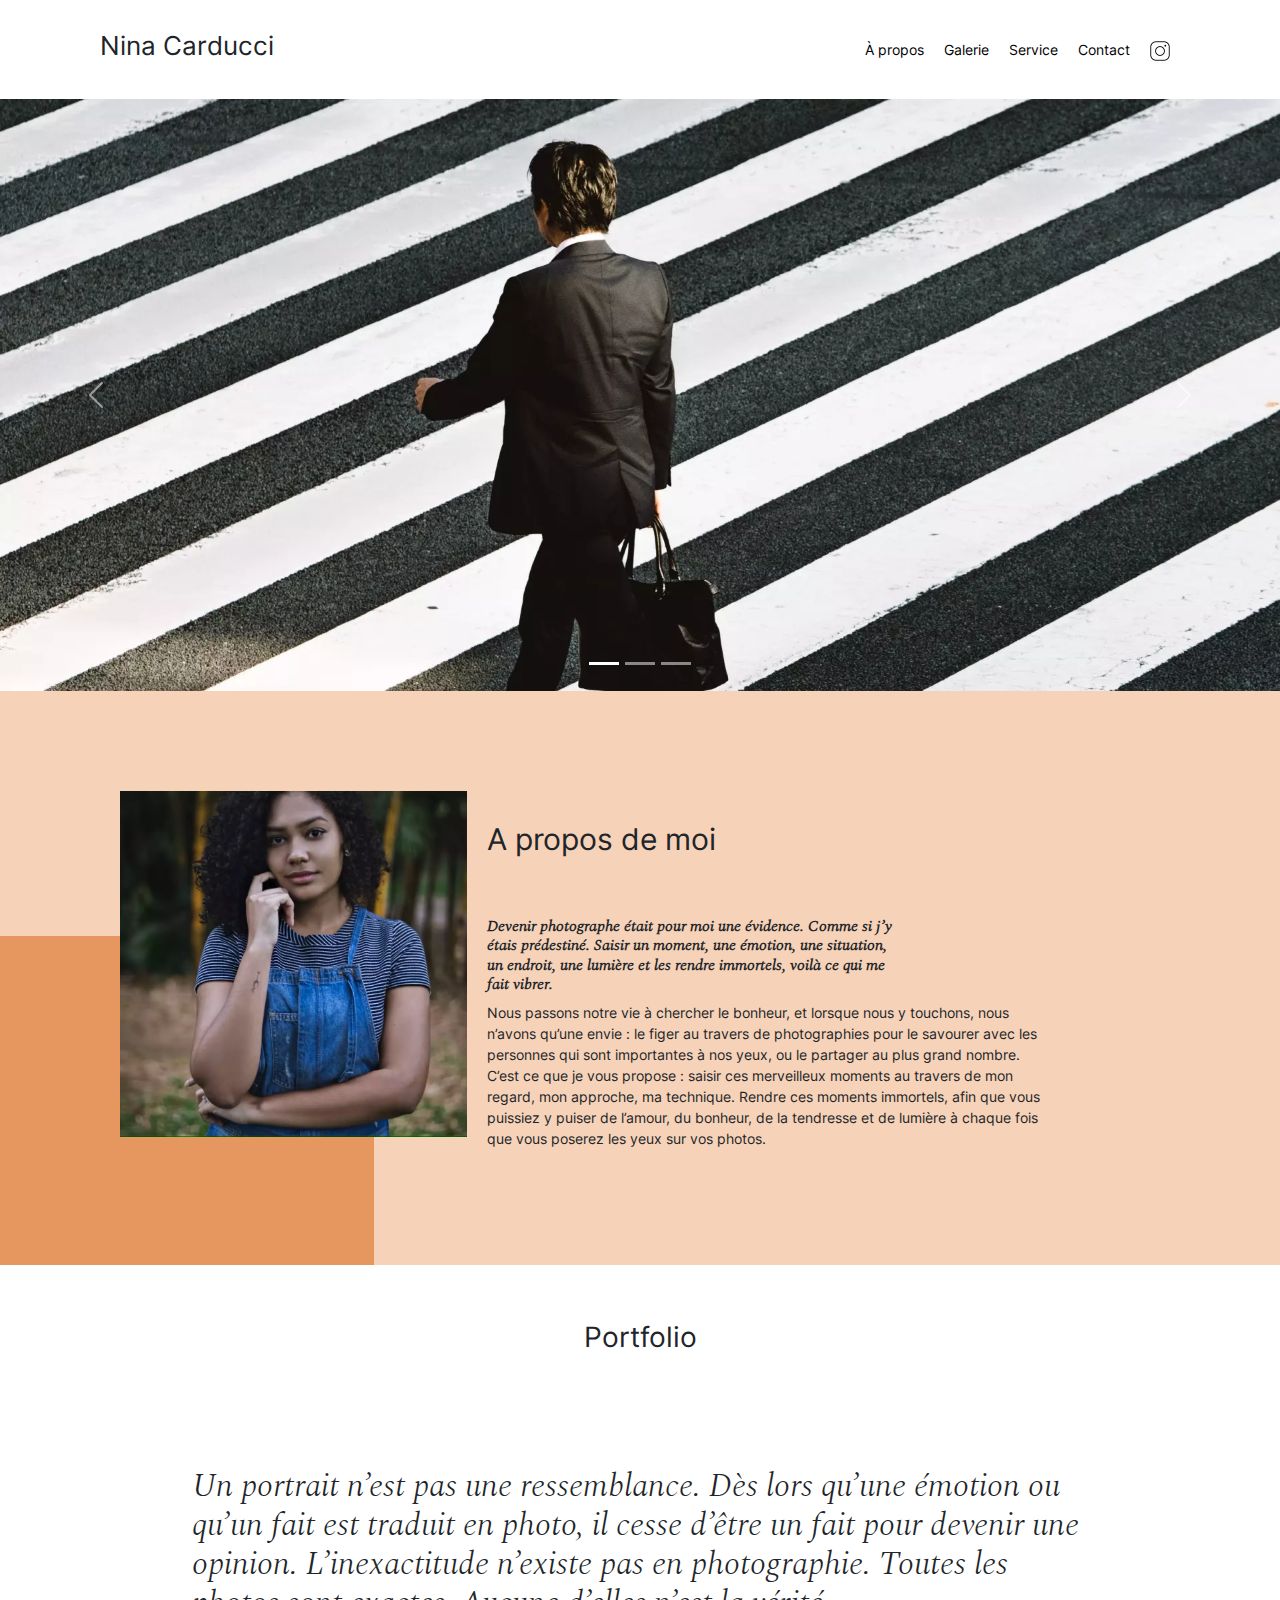
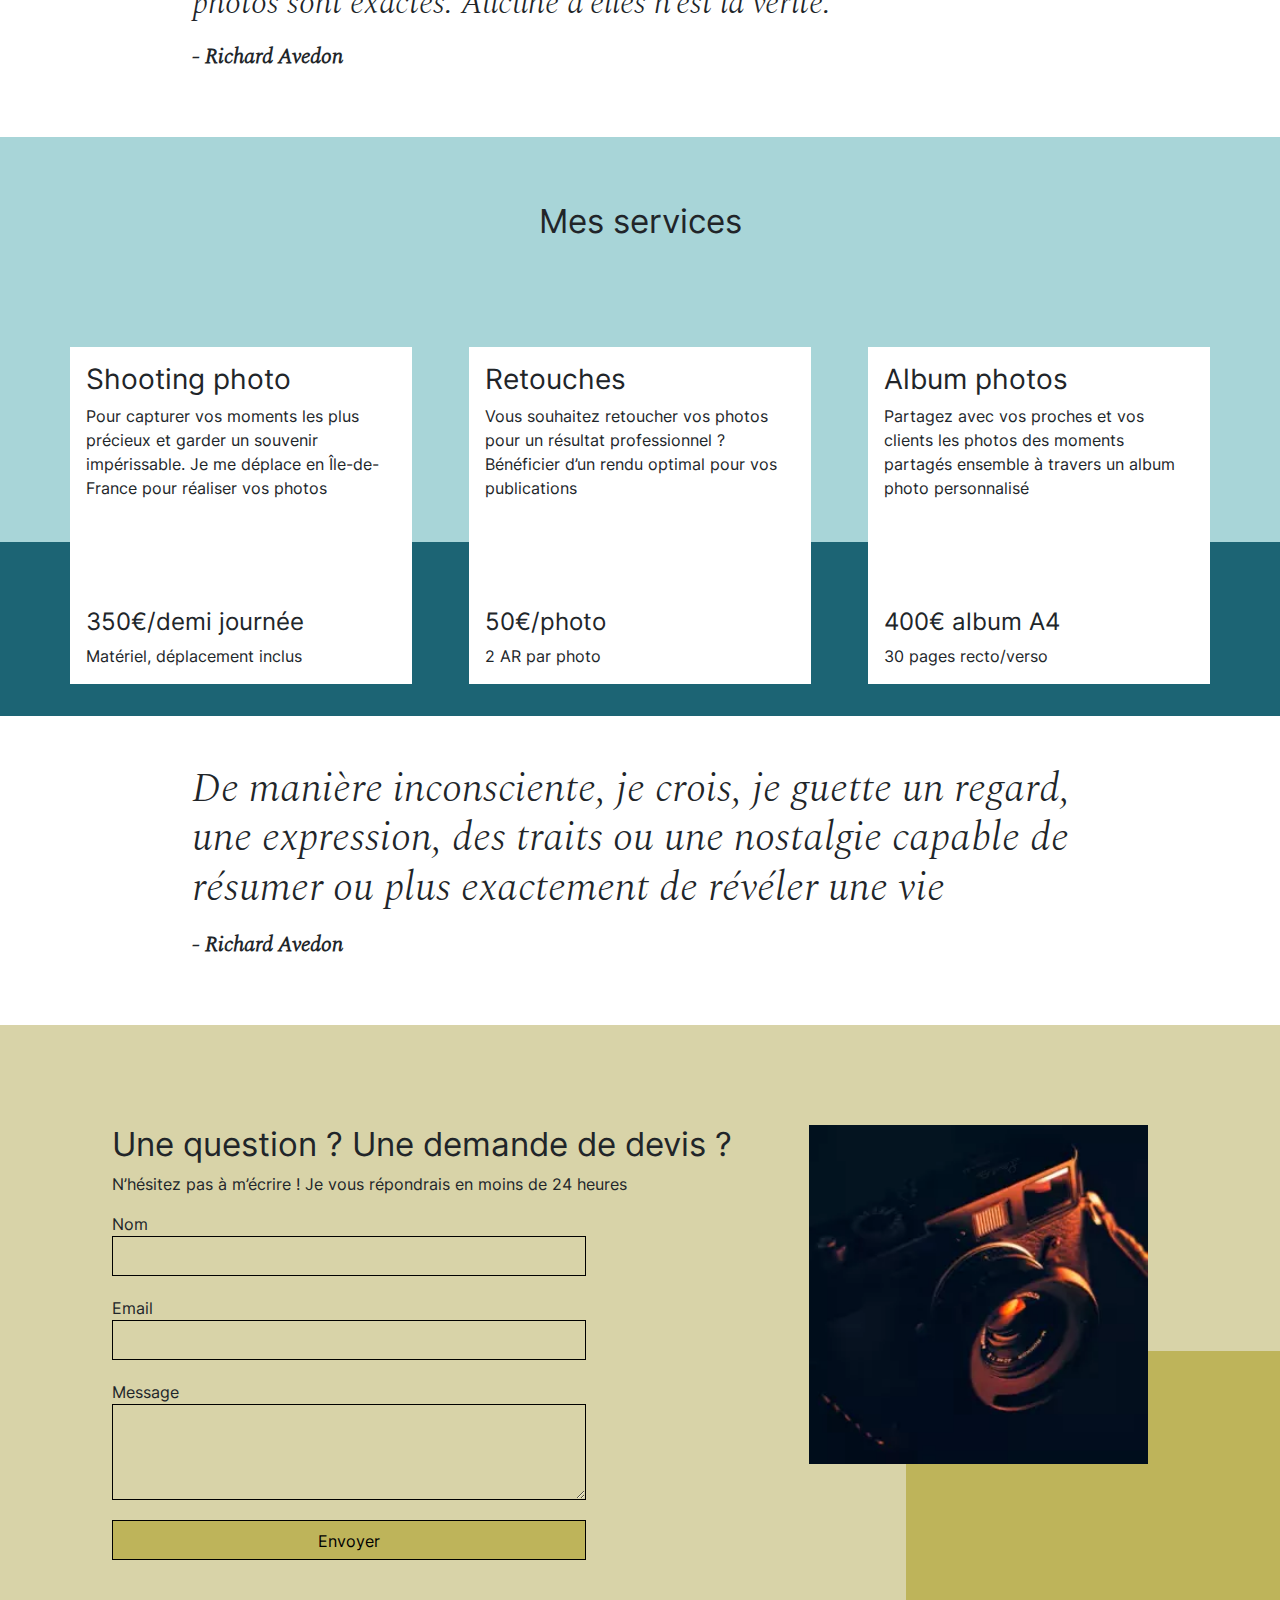
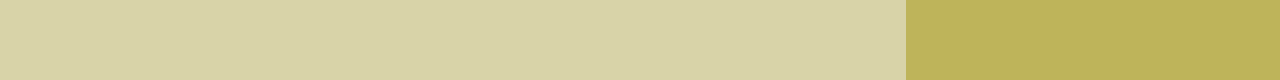
==== index.html @ ab181453 "rassemblement boostsrap coté server scriptlink" ====
<!DOCTYPE html>
<html lang="fr">

<head>
	<meta name="viewport" content="width=device-width, initial-scale=1.0">
	<meta charset="UTF-8">

	<title>Nina Carducci - Photographe professionnelle à Bordeaux</title>
	<meta name="description" content="Nina Carducci est une photographe passionnée basée à Bordeaux. Spécialisée dans la capture d'émotions intemporelles et de moments uniques : shooting pour 
		evenements, portrait.">
    
		<!-- Bootstrap -->
	<script src="https://cdn.jsdelivr.net/npm/bootstrap@5.3.1/dist/js/bootstrap.bundle.min.js"
	integrity="sha384-HwwvtgBNo3bZJJLYd8oVXjrBZt8cqVSpeBNS5n7C8IVInixGAoxmnlMuBnhbgrkm" crossorigin="anonymous"
	defer></script>
	
	<!-- CSS -->
	<link rel="stylesheet" href="./assets/style.min.css">

	
	<!-- Jquery -->
    <script src="https://code.jquery.com/jquery-3.4.1.min.js" integrity="sha256-CSXorXvZcTkaix6Yvo6HppcZGetbYMGWSFlBw8HfCJo=" crossorigin="anonymous" 
	defer></script>

	<!-- JS -->
	<script src="./assets/gallery.min.js" defer></script>

	<link rel="preload" href="./assets/images/slider/ryoji-iwata.webp" as="image">


	 <!-- Open Graph -->
	<!-- Twitter -->
	<meta name="twitter:card" content="summary_large_image">
	<meta property="twitter:domain" content="github.com">
	<meta property="twitter:url" content=" https://vladzenin.github.io/projet-4-OC-NIna/">
	<meta name="twitter:title" content="Nina Carducci">
	<meta name="twitter:description" content="Photographe professionnelle et passionnée basée à Bordeaux.">
	<meta name="twitter:image" content=" https://vladzenin.github.io/projet-4-OC-NIna/assets/images/nina.webp">
	<!-- Facebook & Linkedin -->
	<meta property="og:title" content="Nina Carducci">
	<meta property="og:type" content="siteweb">
	<meta property="og:url" content=" https://vladzenin.github.io/projet-4-OC-NIna/">
	<meta property="og:image" content=" https://vladzenin.github.io/projet-4-OC-NIna/assets/images/nina.webp">
	<meta property="og:description" content="Photographe professionnelle et passionnée basée à Bordeaux.">

	<!-- Rich Snippet -->
	<script type="application/ld+json">
		{
			"@context": "https://schema.org",
			"@type": "ProfessionalService",
			"name": "Nina Carducci",
			"image": "https://vladzenin.github.io/projet-4-OC-NIna/assets/images/nina.webp",
			"address": {
				"@type": "PostalAddress",
				"streetAddress": "68 avenue Alsace-Lorraine",
				"addressLocality": "Bordeaux",
				"addressRegion": "Nouvelle-Aquitaine",
				"postalCode": "33200",
				"addressCountry": "France"
			},
			"url": "https://vladzenin.github.io/projet-4-OC-NIna/",
			"telephone": "+33556677889",
			"openingHoursSpecification": [
				{
					"@type": "OpeningHoursSpecification",
					"dayOfWeek": [
						"Monday",
						"Tuesday",
						"Wednesday",
						"Thursday",
						"Friday"
					],
					"opens": "10:00",
					"closes": "19:00"
				}
			],
			"priceRange": "De 50€ par photo retouchée à 350€ par demi journée pour un shooting"
		}
	</script>
	
</head>

<body>
<div class="top-header" role="navigation">
	<h1 class="name">Nina Carducci</h1>
	<div class="nav">   
		<ul>
			<li><a href="#about">À propos</a></li>
			<li><a href="#gallery">Galerie</a></li>
			<li><a href="#services">Service</a></li>
			<li><a href="#contact">Contact</a></li>
			<li><a class="social-link" href="https://www.instagram.com/ninacarducci.photo/?hl=fr" 
				    target="_blank"><img src="assets/images/instagram.webp" alt="logo instagram"></a></li>
		</ul>
	</div>
</div>

<header id="header" role="banner">

	<div id="carouselExampleIndicators" class="carousel slide" data-bs-ride="carousel">
		<div class="carousel-indicators">
			<button type="button" data-bs-target="#carouselExampleIndicators" data-bs-slide-to="0" class="active" 
			    aria-current="true" aria-label="Slide 1"></button>
			<button type="button" data-bs-target="#carouselExampleIndicators" data-bs-slide-to="1" 
			    aria-label="Slide 2"></button>
			<button type="button" data-bs-target="#carouselExampleIndicators" data-bs-slide-to="2" 
			    aria-label="Slide 3"></button>
		</div>
		<div class="carousel-inner">
			<div class="carousel-item active">
				<img src="./assets/images/slider/ryoji-iwata.webp" class="d-block w-100" srcset="
				./assets/images/slider/ryoji-iwata-400w.webp   400w,
				./assets/images/slider/ryoji-iwata-600w.webp   600w,
				./assets/images/slider/ryoji-iwata-1000w.webp 1000w,
				./assets/images/slider/ryoji-iwata-1440w.webp 1440w,
				./assets/images/slider/ryoji-iwata.webp       1920w
				" sizes="(max-width: 400px) 400px, 
					(max-width: 600px) 600px, 
					(max-width: 800px) 800px, 
					(max-width: 1000px) 1000px, 
					(max-width: 1440px) 1440px,
					(min-width: 1601px) 100vw"
				alt="Photo d'un homme d'affaires portant une valise qui marche sur un passage piétons">
			</div>
			<div class="carousel-item">
				<img src="./assets/images/slider/nicholas-green.webp" class="d-block w-100" srcset="
				./assets/images/slider/nicholas-green-400w.webp   400w,
				./assets/images/slider/nicholas-green-600w.webp   600w,
				./assets/images/slider/nicholas-green-1000w.webp 1000w,
				./assets/images/slider/nicholas-green-1440w.webp 1440w,
				./assets/images/slider/nicholas-green.webp       1920w
				" sizes="(max-width: 400px) 400px, 
					(max-width: 600px) 600px, 
					(max-width: 800px) 800px, 
					(max-width: 1000px) 1000px, 
					(max-width: 1440px) 1440px">
					
			</div>
			
			<div class="carousel-item">
				<img src="./assets/images/slider/edward-cisneros.webp" class="d-block w-100" srcset="
				./assets/images/slider/edward-cisneros-400w.webp   400w,
				./assets/images/slider/edward-cisneros-600w.webp   600w,
				./assets/images/slider/edward-cisneros-1000w.webp 1000w,
				./assets/images/slider/edward-cisneros-1440w.webp 1440w,
				./assets/images/slider/edward-cisneros.webp       1920w
				" sizes="(max-width: 400px) 400px, 
					(max-width: 600px) 600px, 
					(max-width: 800px) 800px, 
					(max-width: 1000px) 1000px, 
					(max-width: 1440px) 1440px,
					(min-width: 1601px) 100vw"
				alt="Photo d'un couple s'embrassant lors de leur mariage ">
			</div>
		</div>
		<button class="carousel-control-prev" type="button" data-bs-target="#carouselExampleIndicators" data-bs-slide="prev">
			<span class="carousel-control-prev-icon" aria-hidden="true"></span>
			<span class="visually-hidden">Previous</span>
		</button>
		<button class="carousel-control-next" type="button" data-bs-target="#carouselExampleIndicators" data-bs-slide="next">
			<span class="carousel-control-next-icon" aria-hidden="true"></span>
			<span class="visually-hidden">Next</span>
		</button>
	</div>
</header>

<main role="main"></main>

<section id="about">
	<div class="picture left">
		<img src="./assets/images/nina.webp" srcset="
		./assets/images/nina/nina-400w.webp   400w,
		./assets/images/nina/nina-600w.webp   600w,
		./assets/images/nina/nina-1000w.webp 1000w,
		" sizes="(max-width: 400px) 400px, 
			(max-width: 600px) 600px, 
			(max-width: 800px) 800px, 
			(max-width: 1000px) 1000px" alt="photo de profil de Nina Carducci">
	</div>
	<div id="about-me">
		<h2 class="about-me__title">A propos de moi</h2>
		<h3 class="about-me__introduction">Devenir photographe était pour moi une évidence. Comme si j’y étais
			 prédestiné. 
			 Saisir un moment, une émotion, une situation, un endroit, une lumière et les rendre immortels, voilà 
			 ce 
			 qui me 
			 fait vibrer.</h3>
		<p>Nous passons notre vie à chercher le bonheur, et lorsque nous y touchons, nous n’avons qu’une envie :
			 le 
			 figer
			 au travers de photographies pour le savourer avec les personnes qui sont importantes à nos yeux, ou 
			 le 
			 partager 
			 au plus grand nombre.
			C’est ce que je vous propose : saisir ces merveilleux moments au travers de mon regard,
			 mon approche, ma
			technique. Rendre ces moments immortels, afin que vous puissiez y puiser de l’amour, du bonheur,
			 de la
			 tendresse et de lumière à chaque fois que vous poserez les yeux sur vos photos.</p>
	</div>
</section>

<div id="gallery">
	<h3 class="title">Portfolio</h3>
	<div class="container py-3">
		<div class="gallery" style="display: none">
			<img data-gallery-tag="Concert" class="gallery-item" src="./assets/images/gallery/concerts/aaron-paul.webp" srcset="
						./assets/images/gallery/concerts/aaron-paul-400w.webp   400w,
						./assets/images/gallery/concerts/aaron-paul-600w.webp   600w,
						./assets/images/gallery/concerts/aaron-paul-1000w.webp 1000w,
					" sizes="(max-width: 400px) 400px, 
						(max-width: 600px) 600px, 
						(max-width: 800px) 800px, 
						(max-width: 1000px) 1000px"
			alt="Photo de la scène prise depuis la foule lors d'un concert"/>

			<img data-gallery-tag="Entreprises" class="gallery-item" src="./assets\images\gallery\entreprise\ali-morshedlou.webp" 
			alt="photo d'un employé de l'entreprise en costume"/>

			<img data-gallery-tag="Entreprises" class="gallery-item" src="./assets/images/gallery/entreprise/jason-goodman.webp" srcset="
			./assets/images/gallery/entreprise/jason-goodman-400w.webp   400w,
			./assets/images/gallery/entreprise/jason-goodman-600w.webp   600w,
			./assets/images/gallery/entreprise/jason-goodman-1000w.webp 1000w,
		" sizes="(max-width: 400px) 400px, 
			(max-width: 600px) 600px, 
			(max-width: 800px) 800px, 
			(max-width: 1000px) 1000px"
			alt="Photo d'une employé qui sourit lors d'un évènement de l'entreprise X">/>

			<img data-gallery-tag="Mariages" class="gallery-item" src="./assets/images/gallery/mariage/hannah-busing.webp" srcset="
			./assets/images/gallery/mariage/hannah-busing-400w.webp   400w,
			./assets/images/gallery/mariage/hannah-busing-600w.webp   600w,
			./assets/images/gallery/mariage/hannah-busing-1000w.webp 1000w,
		" sizes="(max-width: 400px) 400px, 
			(max-width: 600px) 600px, 
			(max-width: 800px) 800px, 
			(max-width: 1000px) 1000px"
			alt="Photo rapproché des mains d'un couple qui se tiennent lors de leur mariage"/>

			<img data-gallery-tag="Portrait" class="gallery-item" src="./assets/images/gallery/portraits/ade-tunji.webp" srcset="
			./assets/images/gallery/portraits/ade-tunji-400w.webp   400w,
			./assets/images/gallery/portraits/ade-tunji-600w.webp   600w,
			./assets/images/gallery/portraits/ade-tunji-1000w.webp 1000w,
		" sizes="(max-width: 400px) 400px, 
			(max-width: 600px) 600px, 
			(max-width: 800px) 800px, 
			(max-width: 1000px) 1000px"
			alt="Photo portrait d'une personne fermant les yeux"/>

			<img data-gallery-tag="Mariages" class="gallery-item" src="./assets/images/gallery/mariage/jakob-owens.webp"srcset="
			./assets/images/gallery/mariage/jakob-owens-400w.webp   400w,
			./assets/images/gallery/mariage/jakob-owens-600w.webp   600w,
			./assets/images/gallery/mariage/jakob-owens-1000w.webp 1000w,
		" sizes="(max-width: 400px) 400px, 
			(max-width: 600px) 600px, 
			(max-width: 800px) 800px, 
			(max-width: 1000px) 1000px"
			alt="Photo d'un couple lors de leur mariage, avec un fond de palmiers"/>

			<img data-gallery-tag="Portrait" class="gallery-item" src="./assets/images/gallery/portraits/nino-van-prattenburg.webp" srcset="
			./assets/images/gallery/portraits/nino-van-prattenburg-400w.webp   400w,
			./assets/images/gallery/portraits/nino-van-prattenburg-600w.webp   600w,
			./assets/images/gallery/portraits/nino-van-prattenburg-1000w.webp 1000w,
		" sizes="(max-width: 400px) 400px, 
			(max-width: 600px) 600px, 
			(max-width: 800px) 800px, 
			(max-width: 1000px) 1000px"
			alt="Photo portrait du nouveau PDG de l'entreprise X"/>

			<img data-gallery-tag="Concert" class="gallery-item" src="./assets/images/gallery/concerts/austin-neill.webp" srcset="
			./assets/images/gallery/concerts/austin-neill-400w.webp   400w,
			./assets/images/gallery/concerts/austin-neill-600w.webp   600w,
			./assets/images/gallery/concerts/austin-neill-1000w.webp 1000w,
		" sizes="(max-width: 400px) 400px, 
			(max-width: 600px) 600px, 
			(max-width: 800px) 800px, 
			(max-width: 1000px) 1000px"
			alt="Photo portrait de l'artiste prise lors d'un concert"/>

			<img data-gallery-tag="Entreprises" class="gallery-item" src="./assets/images/gallery/entreprise/mateus-campos.webp" srcset="
			./assets/images/gallery/entreprise/mateus-campos-400w.webp   400w,
			./assets/images/gallery/entreprise/mateus-campos-600w.webp   600w,
			./assets/images/gallery/entreprise/mateus-campos-1000w.webp 1000w,
		" sizes="(max-width: 400px) 400px, 
			(max-width: 600px) 600px, 
			(max-width: 800px) 800px, 
			(max-width: 1000px) 1000px"
			alt="Photo d'une employé de l'entreprise X souriant vers quelqu'un à son poste de travail"/>

		</div>
	</div>
	<div class="quote">
		<figure>
			<blockquote>
				<h2 class="quote__text">Un portrait n’est pas une ressemblance. Dès lors qu’une émotion ou qu’un
					 fait est traduit en photo, il cesse d’être un fait pour devenir une opinion. 
					 L’inexactitude n’existe pas en photographie. Toutes les photos sont exactes.
					  Aucune d’elles n’est la vérité.</h2>
			</blockquote>
			<figcaption class="quote__author">- Richard Avedon</figcaption>
		</figure>
	</div>
</div>
<div id="services">
	<h2 class="title">Mes services</h2>
	<div class="container">
		<div class="service">
			<div class="service__description">
				<h3>Shooting photo</h3>
				<p>Pour capturer vos moments les plus précieux et garder un souvenir impérissable.
					 Je me déplace en Île-de-France pour réaliser vos photos</p>
			</div>
			<div class="service__price">
				<h4>350€/demi journée</h4>
				<span>Matériel, déplacement inclus</span>
			</div>

		</div>
		<div class="service">
			<div class="service__description">
				<h3>Retouches</h3>
				<p>Vous souhaitez retoucher vos photos pour un résultat professionnel ?
					 Bénéficier d’un rendu optimal pour vos publications</p>
			</div>
			<div class="service__price">
				<h4>50€/photo</h4>
				<span>2 AR par photo</span>
			</div>
		</div>
		<div class="service">
			<div class="service__description">
				<h3>Album photos</h3>
				<p>Partagez avec vos proches et vos clients les photos des moments partagés
					 ensemble à travers un album photo personnalisé</p>
			</div>
			<div class="service__price">
				<h4>400€ album A4</h4>
				<span>30 pages recto/verso</span>
			</div>
		</div>
	</div>
</div>
<section class="quote" role="complementary">
	<figure>
		<blockquote>
			<h1 class="quote__text">De manière inconsciente, je crois, je guette un regard, 
				une expression, des traits ou une nostalgie capable de résumer ou plus exactement
				 de révéler une vie</h1>
		</blockquote>
		<figcaption class="quote__author">- Richard Avedon</figcaption>
	</figure>
</section>

</main>

 <footer id="contact" role="contentinfo">
	<div class="container">
		<div class="form-container">
			<h2>Une question ? Une demande de devis ?</h2>
			<p> N’hésitez pas à m’écrire ! Je vous répondrais en moins de 24 heures</p>
			<form action="" method="post">
				<label>Nom</label>
				<input type="text" name="nom" id="nom">
				<label>Email</label>
				<input type="email" name="email" id="email">
				<label>Message</label>
				<textarea name="message" id="message" cols="30" rows="10"></textarea>
				<input type="submit" value="Envoyer"/>
			</form>
		</div>
		<div class="picture right">
			<img src="./assets/images/camera.webp" alt="Photo d'un apprareil photo avec un filtre ">
		</div>
	</div>
 </footer>
</body>
</html>
---- assets/style.min.css ----
:root{--bs-blue:#0d6efd;--bs-indigo:#6610f2;--bs-purple:#6f42c1;--bs-pink:#d63384;--bs-red:#dc3545;--bs-orange:#fd7e14;--bs-yellow:#ffc107;--bs-green:#198754;--bs-teal:#20c997;--bs-cyan:#0dcaf0;--bs-white:#fff;--bs-gray:#6c757d;--bs-gray-dark:#343a40;--bs-gray-100:#f8f9fa;--bs-gray-200:#e9ecef;--bs-gray-300:#dee2e6;--bs-gray-400:#ced4da;--bs-gray-500:#adb5bd;--bs-gray-600:#6c757d;--bs-gray-700:#495057;--bs-gray-800:#343a40;--bs-gray-900:#212529;--bs-primary:#0d6efd;--bs-secondary:#6c757d;--bs-success:#198754;--bs-info:#0dcaf0;--bs-warning:#ffc107;--bs-danger:#dc3545;--bs-light:#f8f9fa;--bs-dark:#212529;--bs-primary-rgb:13,110,253;--bs-secondary-rgb:108,117,125;--bs-success-rgb:25,135,84;--bs-info-rgb:13,202,240;--bs-warning-rgb:255,193,7;--bs-danger-rgb:220,53,69;--bs-light-rgb:248,249,250;--bs-dark-rgb:33,37,41;--bs-white-rgb:255,255,255;--bs-black-rgb:0,0,0;--bs-body-color-rgb:33,37,41;--bs-body-bg-rgb:255,255,255;--bs-font-sans-serif:system-ui,-apple-system,"Segoe UI",Roboto,"Helvetica Neue",Arial,"Noto Sans","Liberation Sans",sans-serif,"Apple Color Emoji","Segoe UI Emoji","Segoe UI Symbol","Noto Color Emoji";--bs-font-monospace:SFMono-Regular,Menlo,Monaco,Consolas,"Liberation Mono","Courier New",monospace;--bs-gradient:linear-gradient(180deg,rgba(255,255,255,.15),rgba(255,255,255,0));--bs-body-font-family:var(--bs-font-sans-serif);--bs-body-font-size:1rem;--bs-body-font-weight:400;--bs-body-line-height:1.5;--bs-body-color:#212529;--bs-body-bg:#fff}*,*::before,*::after{box-sizing:border-box}@media (prefers-reduced-motion:no-preference){:root{scroll-behavior:smooth}}body{margin:0;font-family:var(--bs-body-font-family);font-size:var(--bs-body-font-size);font-weight:var(--bs-body-font-weight);line-height:var(--bs-body-line-height);color:var(--bs-body-color);text-align:var(--bs-body-text-align);background-color:var(--bs-body-bg);-webkit-text-size-adjust:100%;-webkit-tap-highlight-color:rgba(0,0,0,0)}h6,.h6,h5,.h5,h4,.h4,h3,.h3,h2,.h2,h1,.h1{margin-top:0;margin-bottom:.5rem;font-weight:500;line-height:1.2}h1,.h1{font-size:calc(1.375rem + 1.5vw)}h2,.h2{font-size:calc(1.325rem + 0.9vw)}h3,.h3{font-size:calc(1.3rem + 0.6vw)}@media (min-width:1200px){h3,.h3{font-size:1.75rem}}section#about h3 .about-me__introduction{font-size:1rem}h4,.h4{font-size:calc(1.275rem + 0.3vw)}p{margin-top:0;margin-bottom:1rem}ol,ul{padding-left:2rem}ol,ul,dl{margin-top:0;margin-bottom:1rem}blockquote{margin:0 0 1rem}a{color:#0d6efd;text-decoration:underline}figure{margin:0 0 1rem}img,svg{vertical-align:middle}label{display:inline-block}button{border-radius:0}input,button,select,optgroup,textarea{margin:0;font-family:inherit;font-size:inherit;line-height:inherit}button,select{text-transform:none}button,[type="button"],[type="reset"],[type="submit"]button:not(:disabled),[type="button"]:not(:disabled),[type="reset"]:not(:disabled),[type="submit"]:not(:disabled){cursor:pointer}textarea{resize:vertical}.img-fluid{max-width:100%;height:auto}.container,.container-fluid,.container-xxl,.container-xl,.container-lg,.container-md,.container-sm{width:100%;padding-right:var(--bs-gutter-x,.75rem);padding-left:var(--bs-gutter-x,.75rem);margin-right:auto;margin-left:auto}@media (min-width:576px){.container-sm,.container{max-width:540px}}@media (min-width:768px){.container-md,.container-sm,.container{max-width:720px}}@media (min-width:992px){.container-lg,.container-md,.container-sm,.container{max-width:960px}}@media (min-width:1200px){.container-xl,.container-lg,.container-md,.container-sm,.container{max-width:1140px}}@media (min-width:1400px){.container-xxl,.container-xl,.container-lg,.container-md,.container-sm,.container{max-width:1320px}}.row{--bs-gutter-x:1.5rem;--bs-gutter-y:0;display:flex;flex-wrap:wrap;margin-top:calc(-1 * var(--bs-gutter-y));margin-right:calc(-0.5 * var(--bs-gutter-x));margin-left:calc(-0.5 * var(--bs-gutter-x))}.row>*{flex-shrink:0;width:100%;max-width:100%;padding-right:calc(var(--bs-gutter-x) * 0.5);padding-left:calc(var(--bs-gutter-x) * 0.5);margin-top:var(--bs-gutter-y)}.col-12{flex:0 0 auto;width:100%}@media (min-width:576px){.col-sm{flex:1 0 0%}.row-cols-sm-auto>*{flex:0 0 auto;width:auto}.row-cols-sm-1>*{flex:0 0 auto;width:100%}.row-cols-sm-2>*{flex:0 0 auto;width:50%}.row-cols-sm-3>*{flex:0 0 auto;width:33.3333333333%}.row-cols-sm-4>*{flex:0 0 auto;width:25%}.row-cols-sm-5>*{flex:0 0 auto;width:20%}.row-cols-sm-6>*{flex:0 0 auto;width:16.6666666667%}.col-sm-auto{flex:0 0 auto;width:auto}.col-sm-1{flex:0 0 auto;width:8.33333333%}.col-sm-2{flex:0 0 auto;width:16.66666667%}.col-sm-3{flex:0 0 auto;width:25%}.col-sm-4{flex:0 0 auto;width:33.33333333%}.col-sm-5{flex:0 0 auto;width:41.66666667%}.col-sm-6{flex:0 0 auto;width:50%}.col-sm-7{flex:0 0 auto;width:58.33333333%}.col-sm-8{flex:0 0 auto;width:66.66666667%}.col-sm-9{flex:0 0 auto;width:75%}.col-sm-10{flex:0 0 auto;width:83.33333333%}.col-sm-11{flex:0 0 auto;width:91.66666667%}.col-sm-12{flex:0 0 auto;width:100%}.offset-sm-0{margin-left:0}.offset-sm-1{margin-left:8.33333333%}.offset-sm-2{margin-left:16.66666667%}.offset-sm-3{margin-left:25%}.offset-sm-4{margin-left:33.33333333%}.offset-sm-5{margin-left:41.66666667%}.offset-sm-6{margin-left:50%}.offset-sm-7{margin-left:58.33333333%}.offset-sm-8{margin-left:66.66666667%}.offset-sm-9{margin-left:75%}.offset-sm-10{margin-left:83.33333333%}.offset-sm-11{margin-left:91.66666667%}.g-sm-0,.gx-sm-0{--bs-gutter-x:0}.g-sm-0,.gy-sm-0{--bs-gutter-y:0}.g-sm-1,.gx-sm-1{--bs-gutter-x:.25rem}.g-sm-1,.gy-sm-1{--bs-gutter-y:.25rem}.g-sm-2,.gx-sm-2{--bs-gutter-x:.5rem}.g-sm-2,.gy-sm-2{--bs-gutter-y:.5rem}.g-sm-3,.gx-sm-3{--bs-gutter-x:1rem}.g-sm-3,.gy-sm-3{--bs-gutter-y:1rem}.g-sm-4,.gx-sm-4{--bs-gutter-x:1.5rem}.g-sm-4,.gy-sm-4{--bs-gutter-y:1.5rem}.g-sm-5,.gx-sm-5{--bs-gutter-x:3rem}.g-sm-5,.gy-sm-5{--bs-gutter-y:3rem}}@media (min-width:768px){.col-md{flex:1 0 0%}.row-cols-md-auto>*{flex:0 0 auto;width:auto}.row-cols-md-1>*{flex:0 0 auto;width:100%}.row-cols-md-2>*{flex:0 0 auto;width:50%}.row-cols-md-3>*{flex:0 0 auto;width:33.3333333333%}.row-cols-md-4>*{flex:0 0 auto;width:25%}.row-cols-md-5>*{flex:0 0 auto;width:20%}.row-cols-md-6>*{flex:0 0 auto;width:16.6666666667%}.col-md-auto{flex:0 0 auto;width:auto}.col-md-1{flex:0 0 auto;width:8.33333333%}.col-md-2{flex:0 0 auto;width:16.66666667%}.col-md-3{flex:0 0 auto;width:25%}.col-md-4{flex:0 0 auto;width:33.33333333%}.col-md-5{flex:0 0 auto;width:41.66666667%}.col-md-6{flex:0 0 auto;width:50%}.col-md-7{flex:0 0 auto;width:58.33333333%}.col-md-8{flex:0 0 auto;width:66.66666667%}.col-md-9{flex:0 0 auto;width:75%}.col-md-10{flex:0 0 auto;width:83.33333333%}.col-md-11{flex:0 0 auto;width:91.66666667%}.col-md-12{flex:0 0 auto;width:100%}.offset-md-0{margin-left:0}.offset-md-1{margin-left:8.33333333%}.offset-md-2{margin-left:16.66666667%}.offset-md-3{margin-left:25%}.offset-md-4{margin-left:33.33333333%}.offset-md-5{margin-left:41.66666667%}.offset-md-6{margin-left:50%}.offset-md-7{margin-left:58.33333333%}.offset-md-8{margin-left:66.66666667%}.offset-md-9{margin-left:75%}.offset-md-10{margin-left:83.33333333%}.offset-md-11{margin-left:91.66666667%}.g-md-0,.gx-md-0{--bs-gutter-x:0}.g-md-0,.gy-md-0{--bs-gutter-y:0}.g-md-1,.gx-md-1{--bs-gutter-x:.25rem}.g-md-1,.gy-md-1{--bs-gutter-y:.25rem}.g-md-2,.gx-md-2{--bs-gutter-x:.5rem}.g-md-2,.gy-md-2{--bs-gutter-y:.5rem}.g-md-3,.gx-md-3{--bs-gutter-x:1rem}.g-md-3,.gy-md-3{--bs-gutter-y:1rem}.g-md-4,.gx-md-4{--bs-gutter-x:1.5rem}.g-md-4,.gy-md-4{--bs-gutter-y:1.5rem}.g-md-5,.gx-md-5{--bs-gutter-x:3rem}.g-md-5,.gy-md-5{--bs-gutter-y:3rem}}@media (min-width:992px){.col-lg{flex:1 0 0%}.row-cols-lg-auto>*{flex:0 0 auto;width:auto}.row-cols-lg-1>*{flex:0 0 auto;width:100%}.row-cols-lg-2>*{flex:0 0 auto;width:50%}.row-cols-lg-3>*{flex:0 0 auto;width:33.3333333333%}.row-cols-lg-4>*{flex:0 0 auto;width:25%}.row-cols-lg-5>*{flex:0 0 auto;width:20%}.row-cols-lg-6>*{flex:0 0 auto;width:16.6666666667%}.col-lg-auto{flex:0 0 auto;width:auto}.col-lg-1{flex:0 0 auto;width:8.33333333%}.col-lg-2{flex:0 0 auto;width:16.66666667%}.col-lg-3{flex:0 0 auto;width:25%}.col-lg-4{flex:0 0 auto;width:33.33333333%}.col-lg-5{flex:0 0 auto;width:41.66666667%}.col-lg-6{flex:0 0 auto;width:50%}.col-lg-7{flex:0 0 auto;width:58.33333333%}.col-lg-8{flex:0 0 auto;width:66.66666667%}.col-lg-9{flex:0 0 auto;width:75%}.col-lg-10{flex:0 0 auto;width:83.33333333%}.col-lg-11{flex:0 0 auto;width:91.66666667%}.col-lg-12{flex:0 0 auto;width:100%}.offset-lg-0{margin-left:0}.offset-lg-1{margin-left:8.33333333%}.offset-lg-2{margin-left:16.66666667%}.offset-lg-3{margin-left:25%}.offset-lg-4{margin-left:33.33333333%}.offset-lg-5{margin-left:41.66666667%}.offset-lg-6{margin-left:50%}.offset-lg-7{margin-left:58.33333333%}.offset-lg-8{margin-left:66.66666667%}.offset-lg-9{margin-left:75%}.offset-lg-10{margin-left:83.33333333%}.offset-lg-11{margin-left:91.66666667%}.g-lg-0,.gx-lg-0{--bs-gutter-x:0}.g-lg-0,.gy-lg-0{--bs-gutter-y:0}.g-lg-1,.gx-lg-1{--bs-gutter-x:.25rem}.g-lg-1,.gy-lg-1{--bs-gutter-y:.25rem}.g-lg-2,.gx-lg-2{--bs-gutter-x:.5rem}.g-lg-2,.gy-lg-2{--bs-gutter-y:.5rem}.g-lg-3,.gx-lg-3{--bs-gutter-x:1rem}.g-lg-3,.gy-lg-3{--bs-gutter-y:1rem}.g-lg-4,.gx-lg-4{--bs-gutter-x:1.5rem}.g-lg-4,.gy-lg-4{--bs-gutter-y:1.5rem}.g-lg-5,.gx-lg-5{--bs-gutter-x:3rem}.g-lg-5,.gy-lg-5{--bs-gutter-y:3rem}}.fade{transition:opacity 0.15s linear}@media (prefers-reduced-motion:reduce){.fade{transition:none}}.fade:not(.show){opacity:0}.nav{display:flex;flex-wrap:wrap;padding-left:0;margin-bottom:0;list-style:none}.nav-link{display:block;padding:.5rem 1rem;color:#0d6efd;text-decoration:none;transition:color 0.15s ease-in-out,background-color 0.15s ease-in-out,border-color 0.15s ease-in-out}.nav-pills .nav-link{background:none;border:0;border-radius:.25rem}.nav-pills .nav-link.active,.nav-pills .show>.nav-link{color:#fff;background-color:#0d6efd}.modal{position:fixed;top:0;left:0;z-index:1055;display:none;width:100%;height:100%;overflow-x:hidden;overflow-y:auto;outline:0}.modal-dialog{position:relative;width:auto;margin:.5rem;pointer-events:none}.modal.fade .modal-dialog{transition:transform 0.3s ease-out;transform:translate(0,-50px)}@media (prefers-reduced-motion:reduce){.modal.fade .modal-dialog{transition:none}}.modal.show .modal-dialog{transform:none}.modal.modal-static .modal-dialog{transform:scale(1.02)}.modal-dialog-scrollable{height:calc(100% - 1rem)}.modal-dialog-scrollable .modal-content{max-height:100%;overflow:hidden}.modal-dialog-scrollable .modal-body{overflow-y:auto}.modal-dialog-centered{display:flex;align-items:center;min-height:calc(100% - 1rem)}.modal-content{position:relative;display:flex;flex-direction:column;width:100%;pointer-events:auto;background-color:#fff;background-clip:padding-box;border:1px solid rgba(0,0,0,.2);border-radius:.3rem;outline:0}.modal-backdrop{position:fixed;top:0;left:0;z-index:1050;width:100vw;height:100vh;background-color:#000}.modal-backdrop.fade{opacity:0}.modal-backdrop.show{opacity:.5}.modal-header{display:flex;flex-shrink:0;align-items:center;justify-content:space-between;padding:1rem 1rem;border-bottom:1px solid #dee2e6;border-top-left-radius:calc(0.3rem - 1px);border-top-right-radius:calc(0.3rem - 1px)}.modal-header .btn-close{padding:.5rem .5rem;margin:-.5rem -.5rem -.5rem auto}.modal-title{margin-bottom:0;line-height:1.5}.modal-body{position:relative;flex:1 1 auto;padding:1rem}.modal-footer{display:flex;flex-wrap:wrap;flex-shrink:0;align-items:center;justify-content:flex-end;padding:.75rem;border-top:1px solid #dee2e6;border-bottom-right-radius:calc(0.3rem - 1px);border-bottom-left-radius:calc(0.3rem - 1px)}.modal-footer>*{margin:.25rem}@media (min-width:576px){.modal-dialog{max-width:500px;margin:1.75rem auto}.modal-dialog-scrollable{height:calc(100% - 3.5rem)}.modal-dialog-centered{min-height:calc(100% - 3.5rem)}.modal-sm{max-width:300px}}@media (min-width:992px){.modal-lg,.modal-xl{max-width:800px}}@media (min-width:1200px){.modal-xl{max-width:1140px}}@media (max-width:1199.98px){.modal-fullscreen-xl-down{width:100vw;max-width:none;height:100%;margin:0}.modal-fullscreen-xl-down .modal-content{height:100%;border:0;border-radius:0}.modal-fullscreen-xl-down .modal-header{border-radius:0}.modal-fullscreen-xl-down .modal-body{overflow-y:auto}.modal-fullscreen-xl-down .modal-footer{border-radius:0}}@media (max-width:1399.98px){.modal-fullscreen-xxl-down{width:100vw;max-width:none;height:100%;margin:0}.modal-fullscreen-xxl-down .modal-content{height:100%;border:0;border-radius:0}.modal-fullscreen-xxl-down .modal-header{border-radius:0}.modal-fullscreen-xxl-down .modal-body{overflow-y:auto}.modal-fullscreen-xxl-down .modal-footer{border-radius:0}}.carousel{position:relative}.carousel.pointer-event{touch-action:pan-y}.carousel-inner{position:relative;width:100%;overflow:hidden}.carousel-inner::after{display:block;clear:both;content:""}.carousel-item{position:relative;display:none;float:left;width:100%;margin-right:-100%;-webkit-backface-visibility:hidden;backface-visibility:hidden;transition:transform 0.6s ease-in-out}@media (prefers-reduced-motion:reduce){.carousel-item{transition:none}}.carousel-item.active,.carousel-item-next,.carousel-item-prev{display:block}.carousel-item-next:not(.carousel-item-start),.active.carousel-item-end{transform:translateX(100%)}.carousel-item-prev:not(.carousel-item-end),.active.carousel-item-start{transform:translateX(-100%)}.carousel-fade .carousel-item{opacity:0;transition-property:opacity;transform:none}.carousel-fade .carousel-item.active,.carousel-fade .carousel-item-next.carousel-item-start,.carousel-fade .carousel-item-prev.carousel-item-end{z-index:1;opacity:1}.carousel-fade .active.carousel-item-start,.carousel-fade .active.carousel-item-end{z-index:0;opacity:0;transition:opacity 0s 0.6s}@media (prefers-reduced-motion:reduce){.carousel-fade .active.carousel-item-start,.carousel-fade .active.carousel-item-end{transition:none}}.carousel-control-prev,.carousel-control-next{position:absolute;top:0;bottom:0;z-index:1;display:flex;align-items:center;justify-content:center;width:15%;padding:0;color:#fff;text-align:center;background:none;border:0;opacity:.5;transition:opacity 0.15s ease}@media (prefers-reduced-motion:reduce){.carousel-control-prev,.carousel-control-next{transition:none}}.carousel-control-prev:hover,.carousel-control-prev:focus,.carousel-control-next:hover,.carousel-control-next:focus{color:#fff;text-decoration:none;outline:0;opacity:.9}.carousel-control-prev{left:0}.carousel-control-next{right:0}.carousel-control-prev-icon,.carousel-control-next-icon{display:inline-block;width:2rem;height:2rem;background-repeat:no-repeat;background-position:50%;background-size:100% 100%}.carousel-control-prev-icon{background-image:url("data:image/svg+xml,%3csvg xmlns='http://www.w3.org/2000/svg' viewBox='0 0 16 16' fill='%23fff'%3e%3cpath d='M11.354 1.646a.5.5 0 0 1 0 .708L5.707 8l5.647 5.646a.5.5 0 0 1-.708.708l-6-6a.5.5 0 0 1 0-.708l6-6a.5.5 0 0 1 .708 0z'/%3e%3c/svg%3e")}.carousel-control-next-icon{background-image:url("data:image/svg+xml,%3csvg xmlns='http://www.w3.org/2000/svg' viewBox='0 0 16 16' fill='%23fff'%3e%3cpath d='M4.646 1.646a.5.5 0 0 1 .708 0l6 6a.5.5 0 0 1 0 .708l-6 6a.5.5 0 0 1-.708-.708L10.293 8 4.646 2.354a.5.5 0 0 1 0-.708z'/%3e%3c/svg%3e")}.carousel-indicators{position:absolute;right:0;bottom:0;left:0;z-index:2;display:flex;justify-content:center;padding:0;margin-right:15%;margin-bottom:1rem;margin-left:15%;list-style:none}.carousel-indicators [data-bs-target]{box-sizing:content-box;flex:0 1 auto;width:30px;height:3px;padding:0;margin-right:3px;margin-left:3px;text-indent:-999px;cursor:pointer;background-color:#fff;background-clip:padding-box;border:0;border-top:10px solid transparent;border-bottom:10px solid transparent;opacity:.5;transition:opacity 0.6s ease}@media (prefers-reduced-motion:reduce){.carousel-indicators [data-bs-target]{transition:none}}.carousel-indicators .active{opacity:1}.visually-hidden,.visually-hidden-focusable:not(:focus):not(:focus-within){position:absolute!important;width:1px!important;height:1px!important;padding:0!important;margin:-1px!important;overflow:hidden!important;clip:rect(0,0,0,0)!important;white-space:nowrap!important;border:0!important}.d-block{display:block!important}.w-100{width:100%!important}.my-4{margin-top:1.5rem!important;margin-bottom:1.5rem!important}.mb-4{margin-bottom:1.5rem!important}
@font-face{font-family:"Inter";src:url(./fonts/inter-v12-cyrillic_cyrillic-ext_greek_greek-ext_latin_latin-ext_vietnamese-regular.woff2) format("woff2");font-display:swap}@font-face{font-family:"Spectral";src:url(./fonts/spectral-v13-cyrillic_latin_latin-ext_vietnamese-300italic.woff2) format("woff2"),url(./fonts/spectral-v13-cyrillic_latin_latin-ext_vietnamese-800.woff2) format("woff2"),url(./fonts/spectral-v13-cyrillic_latin_latin-ext_vietnamese-800italic.woff2) format("woff2"),url(./fonts/spectral-v13-cyrillic_latin_latin-ext_vietnamese-italic.woff2) format("woff2");font-display:swap}body{max-width:1920px;margin:auto}*{font-family:"Inter";font-style:normal}img{aspect-ratio:attr(width)/attr(height);}.top-header{background-color:#fff;position:sticky;top:0;z-index:1000;display:flex;justify-content:space-between;padding-inline:100px;padding-block:30px;align-items:center}.top-header .name{font-size:26px}.nav ul{display:flex;list-style-type:none;font-size:14px;margin-bottom:0}.nav li{padding-inline:10px}.nav a{text-decoration:none;color:#000}.social-link img{width:20px}#about{display:flex;background-color:#f6d2b8;padding-inline:100px;padding-block:100px;position:relative}.picture.left::before{content:" ";background-color:#e5975f;width:374px;height:329px;position:absolute;bottom:0;left:0;z-index:-1}.picture{flex:1;margin:0 20px;z-index:0}.picture img{width:100%}#about-me{flex:2}.about-me__title{margin-top:1em;margin-bottom:60px;font-size:30px}.about-me__introduction{font-family:"Spectral";font-weight:800;font-style:italic;width:60%;font-size:1rem}#about-me p{width:80%;font-size:14px}.title{text-align:center;padding-block:2em}.gallery .nav{justify-content:center;cursor: pointer;}.nav-pills .nav-link.active,.nav-pills .show>.nav-link{color:#fff;background-color:#7d7530;border-radius:0}.nav-pills .nav-link{color:#000}.item-column{position:relative;margin-bottom:0!important;padding:0}.item-column::after{content:"";display:block;padding-bottom:100%}.gallery-item{position:absolute;width:100%;height:100%;object-fit:cover;padding:.5em;cursor: pointer;}.mg-prev,.mg-next{width:30px;height:30px;border-radius:0%;justify-content:center;align-items:center;display:flex;font-size:24px}.quote{font-family:"Spectral";font-style:italic;width:70%;margin:auto;padding-block:3em}.quote__text{font-family:Spectral;font-style:italic;font-weight:300}.quote__author{font-family:Spectral;font-weight:800;font-size:22px}#services{margin:auto;background-color:#a8d5d8;position:relative}#services .container::before{content:" ";background-color:#1c6474;position:absolute;width:100%;height:30%;bottom:0;left:0;z-index:0}#services .container{justify-content:space-between;display:flex;padding:2em 0}.service{background-color:#fff;max-width:390px;width:30%;height:337px;padding:1em;display:flex;flex-direction:column;justify-content:space-between;z-index:1}#contact{margin:auto;background-color:#d8d3a8;position:relative;padding-inline:100px;padding-block:100px}#contact .container{display:flex}.picture.right::before{content:" ";background-color:#beb45a;width:374px;height:329px;position:absolute;bottom:0;right:0;z-index:-1}.form-container{flex:2}form{display:flex;justify-content:center;flex-direction:column;width:70%;align-items:flex-start}form input{width:100%;background-color:transparent;border:solid 1px;height:2.5em;margin-bottom:20px}form textarea{width:100%;background-color:transparent;border:solid 1px;height:5em;line-height:2.5em;font-size:1.2em;margin-bottom:20px}input[type="submit"]{background-color:#beb45a;padding:.5em 1em}@media all and (max-width:1180px){.picture{flex:2}#about,#contact .container{align-items:center}.about-me__title{margin-top:0;margin-bottom:1em}.about-me__introduction{width:100%}#about-me h6,#about-me p{width:100%}}@media all and (max-width:1000px){#about{flex-direction:column}.picture{width:50%}.picture.left::before{width:100%;height:30%;position:absolute;bottom:auto;top:0;left:0;z-index:-1}.about-me__title{text-align:center;margin-top:1em}#services .container{flex-direction:column}.service{width:100%;max-width:100%;height:auto;margin:2em 0}.service__description{margin-bottom:1em}#services .container::before{width:30%;height:100%;bottom:0;right:0;left:auto;z-index:0}#contact .container{flex-direction:column}#contact .picture.right{margin-top:1em}.picture.right::before{width:100%;height:30%;position:absolute;bottom:0;right:0;z-index:-1}}@media all and (max-width:650px){.top-header{flex-direction:column;padding-inline:0}.top-header .nav,.top-header .nav ul{width:100%;padding:0 0 0 0}.top-header .nav li{flex:1;padding-block:1em;text-align:center}.picture.left::before,.picture.right::before{height:150px}#services .container{align-items:center}.service{max-width:90%}#about,#contact{padding-inline:2em;padding-block:2em}form{width:100%}.picture{width:80%}}
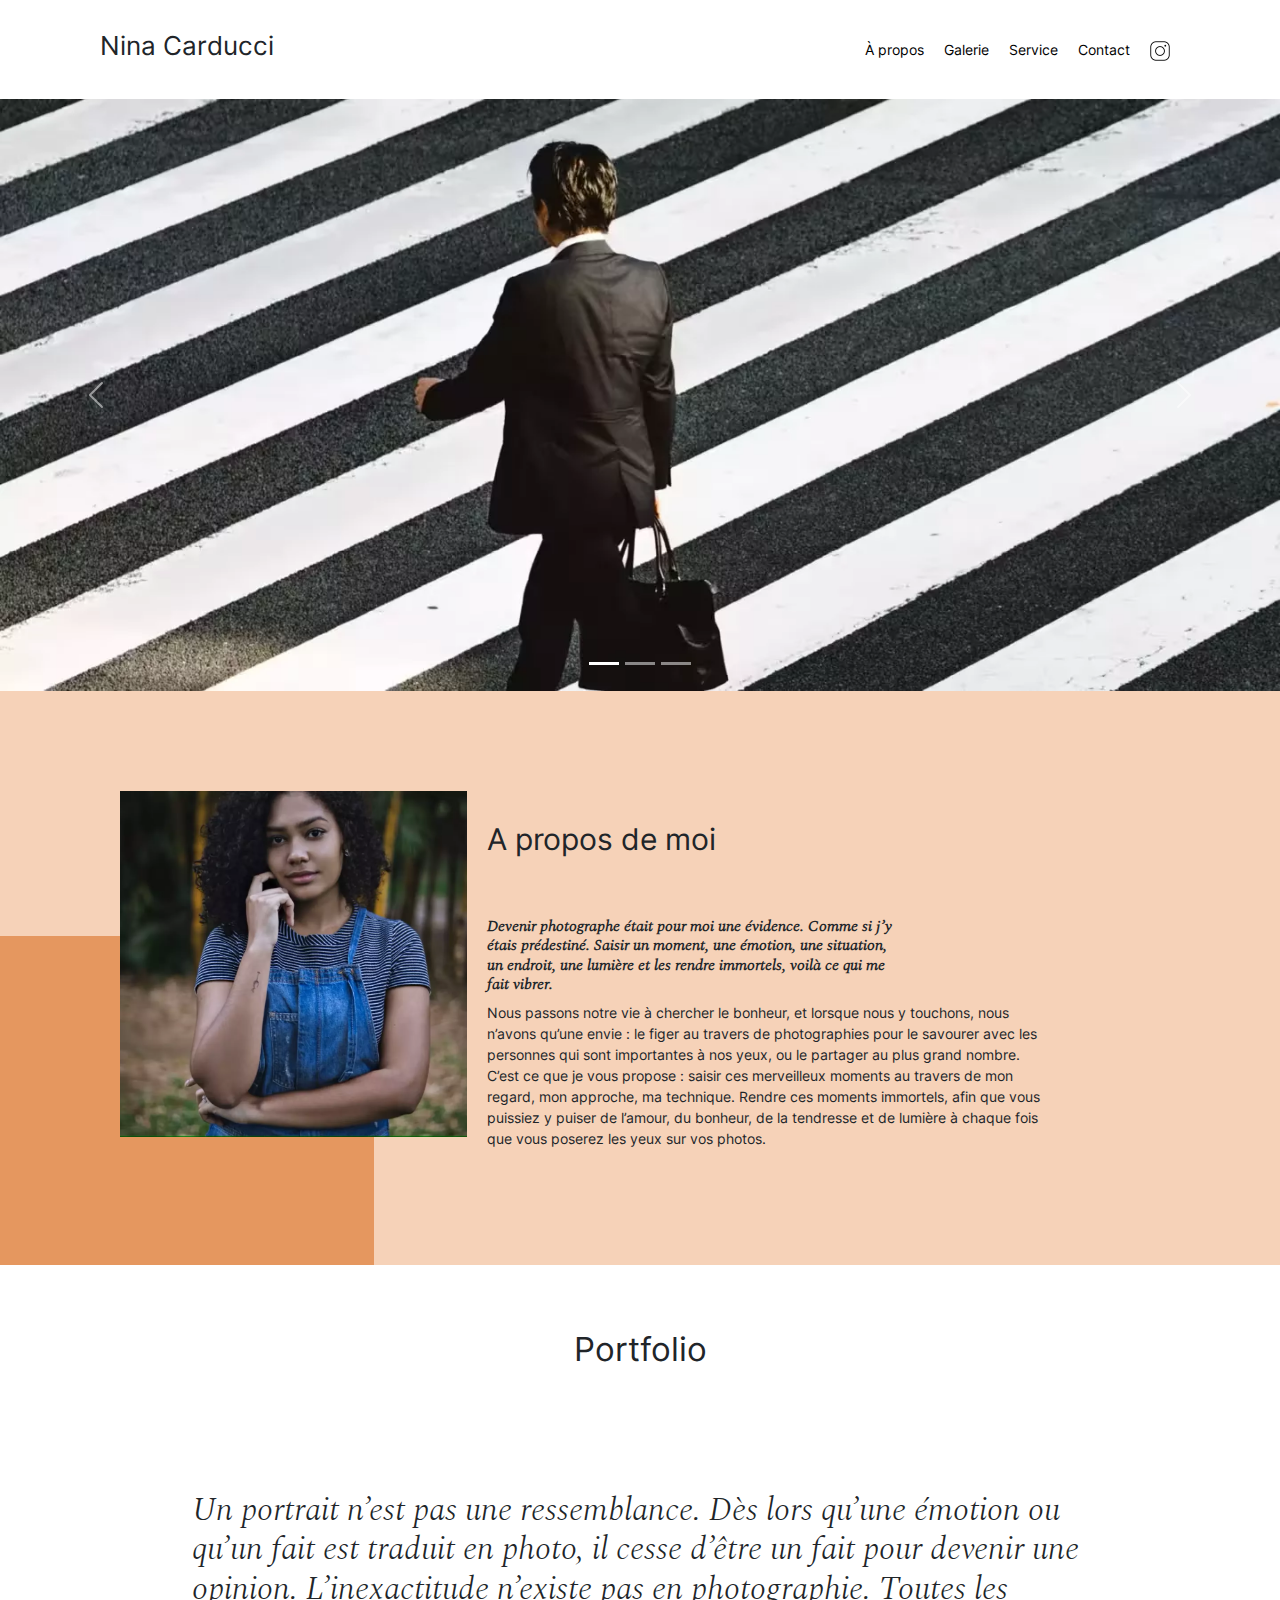
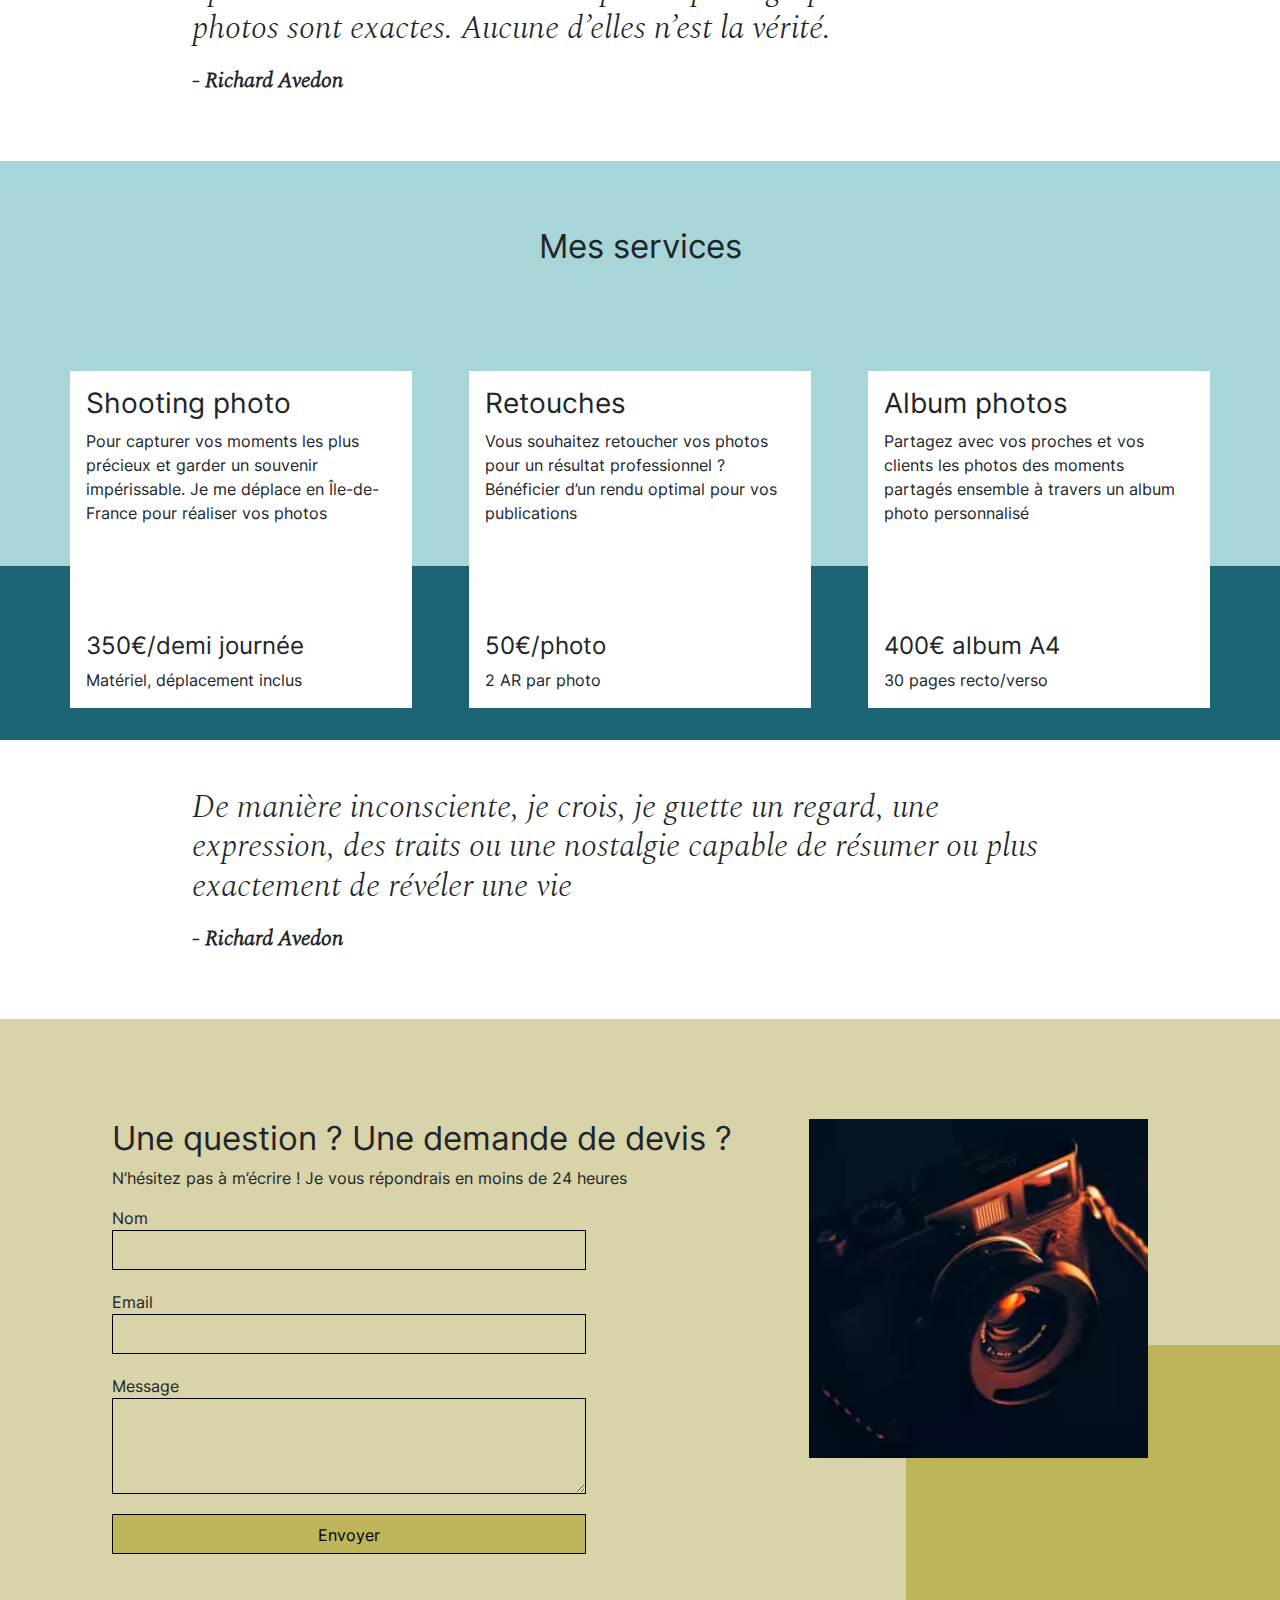
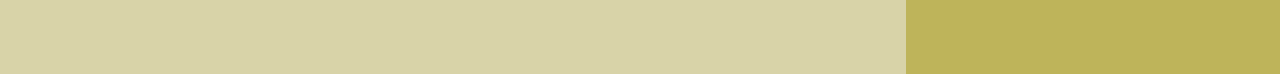
==== commit 8d96f323: "ajout favicon correction head ordre" ====
--- a/index.html
+++ b/index.html
@@ -8,40 +8,43 @@
 	<title>Nina Carducci - Photographe professionnelle à Bordeaux</title>
 	<meta name="description" content="Nina Carducci est une photographe passionnée basée à Bordeaux. Spécialisée dans la capture d'émotions intemporelles et de moments uniques : shooting pour 
 		evenements, portrait.">
-    
-		<!-- Bootstrap -->
-	<script src="https://cdn.jsdelivr.net/npm/bootstrap@5.3.1/dist/js/bootstrap.bundle.min.js"
-	integrity="sha384-HwwvtgBNo3bZJJLYd8oVXjrBZt8cqVSpeBNS5n7C8IVInixGAoxmnlMuBnhbgrkm" crossorigin="anonymous"
-	defer></script>
-	
-	<!-- CSS -->
-	<link rel="stylesheet" href="./assets/style.min.css">
-
-	
-	<!-- Jquery -->
-    <script src="https://code.jquery.com/jquery-3.4.1.min.js" integrity="sha256-CSXorXvZcTkaix6Yvo6HppcZGetbYMGWSFlBw8HfCJo=" crossorigin="anonymous" 
-	defer></script>
-
-	<!-- JS -->
-	<script src="./assets/gallery.min.js" defer></script>
-
-	<link rel="preload" href="./assets/images/slider/ryoji-iwata.webp" as="image">
-
-
-	 <!-- Open Graph -->
+
+	<!-- Favicon -->
+	<link rel="icon" href="public/favicon.ico" />
+	<link rel="apple-touch-icon" sizes="180x180" href="public/apple-touch-icon.png">
+	<link rel="icon" type="image/png" sizes="32x32" href="public/favicon-32x32.png">
+	<link rel="icon" type="image/png" sizes="16x16" href="public/favicon-16x16.png">
+
+
+	<!-- Open Graph -->
 	<!-- Twitter -->
 	<meta name="twitter:card" content="summary_large_image">
 	<meta property="twitter:domain" content="github.com">
-	<meta property="twitter:url" content=" https://vladzenin.github.io/projet-4-OC-NIna/">
+	<meta property="twitter:url" content="https://vladzenin.github.io/projet-4-OC-NIna/">
 	<meta name="twitter:title" content="Nina Carducci">
 	<meta name="twitter:description" content="Photographe professionnelle et passionnée basée à Bordeaux.">
-	<meta name="twitter:image" content=" https://vladzenin.github.io/projet-4-OC-NIna/assets/images/nina.webp">
+	<meta name="twitter:image" content="https://vladzenin.github.io/projet-4-OC-NIna/assets/images/nina.webp">
 	<!-- Facebook & Linkedin -->
 	<meta property="og:title" content="Nina Carducci">
 	<meta property="og:type" content="siteweb">
-	<meta property="og:url" content=" https://vladzenin.github.io/projet-4-OC-NIna/">
-	<meta property="og:image" content=" https://vladzenin.github.io/projet-4-OC-NIna/assets/images/nina.webp">
+	<meta property="og:url" content="https://vladzenin.github.io/projet-4-OC-NIna/">
+	<meta property="og:image" content="https://vladzenin.github.io/projet-4-OC-NIna/assets/images/nina.webp">
 	<meta property="og:description" content="Photographe professionnelle et passionnée basée à Bordeaux.">
+
+	<!-- CSS -->
+	<link rel="stylesheet" href="./assets/style.min.css">
+
+	<!-- Jquery -->
+	<script src="https://code.jquery.com/jquery-3.4.1.min.js"
+		integrity="sha256-CSXorXvZcTkaix6Yvo6HppcZGetbYMGWSFlBw8HfCJo=" crossorigin="anonymous" defer></script>
+
+	<!-- Bootstrap -->
+	<script src="https://cdn.jsdelivr.net/npm/bootstrap@5.3.1/dist/js/bootstrap.bundle.min.js"
+		integrity="sha384-HwwvtgBNo3bZJJLYd8oVXjrBZt8cqVSpeBNS5n7C8IVInixGAoxmnlMuBnhbgrkm" crossorigin="anonymous"
+		defer></script>
+
+	<!-- JS -->
+	<script src="./assets/gallery.min.js" defer></script>
 
 	<!-- Rich Snippet -->
 	<script type="application/ld+json">
@@ -77,301 +80,319 @@
 			"priceRange": "De 50€ par photo retouchée à 350€ par demi journée pour un shooting"
 		}
 	</script>
-	
+
+
 </head>
 
 <body>
-<div class="top-header" role="navigation">
-	<h1 class="name">Nina Carducci</h1>
-	<div class="nav">   
-		<ul>
-			<li><a href="#about">À propos</a></li>
-			<li><a href="#gallery">Galerie</a></li>
-			<li><a href="#services">Service</a></li>
-			<li><a href="#contact">Contact</a></li>
-			<li><a class="social-link" href="https://www.instagram.com/ninacarducci.photo/?hl=fr" 
-				    target="_blank"><img src="assets/images/instagram.webp" alt="logo instagram"></a></li>
-		</ul>
-	</div>
-</div>
-
-<header id="header" role="banner">
-
-	<div id="carouselExampleIndicators" class="carousel slide" data-bs-ride="carousel">
-		<div class="carousel-indicators">
-			<button type="button" data-bs-target="#carouselExampleIndicators" data-bs-slide-to="0" class="active" 
-			    aria-current="true" aria-label="Slide 1"></button>
-			<button type="button" data-bs-target="#carouselExampleIndicators" data-bs-slide-to="1" 
-			    aria-label="Slide 2"></button>
-			<button type="button" data-bs-target="#carouselExampleIndicators" data-bs-slide-to="2" 
-			    aria-label="Slide 3"></button>
+	<nav class="top-header" role="navigation">
+		<h1 class="name">Nina Carducci</h1>
+		<div class="nav">
+			<ul>
+				<li><a href="#about">À propos </a></li>
+				<li><a href="#gallery">Galerie</a></li>
+				<li><a href="#services">Service</a></li>
+				<li><a href="#contact">Contact</a></li>
+				<li><a class="social-link" href="https://www.instagram.com/ninacarducci.photo/?hl=fr"
+						target="_blank"><img src="./assets/images/instagram.webp" alt="logo instagram"></a></li>
+			</ul>
 		</div>
-		<div class="carousel-inner">
-			<div class="carousel-item active">
-				<img src="./assets/images/slider/ryoji-iwata.webp" class="d-block w-100" srcset="
-				./assets/images/slider/ryoji-iwata-400w.webp   400w,
-				./assets/images/slider/ryoji-iwata-600w.webp   600w,
-				./assets/images/slider/ryoji-iwata-1000w.webp 1000w,
-				./assets/images/slider/ryoji-iwata-1440w.webp 1440w,
-				./assets/images/slider/ryoji-iwata.webp       1920w
-				" sizes="(max-width: 400px) 400px, 
-					(max-width: 600px) 600px, 
-					(max-width: 800px) 800px, 
-					(max-width: 1000px) 1000px, 
-					(max-width: 1440px) 1440px,
-					(min-width: 1601px) 100vw"
-				alt="Photo d'un homme d'affaires portant une valise qui marche sur un passage piétons">
-			</div>
-			<div class="carousel-item">
-				<img src="./assets/images/slider/nicholas-green.webp" class="d-block w-100" srcset="
-				./assets/images/slider/nicholas-green-400w.webp   400w,
-				./assets/images/slider/nicholas-green-600w.webp   600w,
-				./assets/images/slider/nicholas-green-1000w.webp 1000w,
-				./assets/images/slider/nicholas-green-1440w.webp 1440w,
-				./assets/images/slider/nicholas-green.webp       1920w
-				" sizes="(max-width: 400px) 400px, 
-					(max-width: 600px) 600px, 
-					(max-width: 800px) 800px, 
-					(max-width: 1000px) 1000px, 
-					(max-width: 1440px) 1440px">
-					
-			</div>
-			
-			<div class="carousel-item">
-				<img src="./assets/images/slider/edward-cisneros.webp" class="d-block w-100" srcset="
-				./assets/images/slider/edward-cisneros-400w.webp   400w,
-				./assets/images/slider/edward-cisneros-600w.webp   600w,
-				./assets/images/slider/edward-cisneros-1000w.webp 1000w,
-				./assets/images/slider/edward-cisneros-1440w.webp 1440w,
-				./assets/images/slider/edward-cisneros.webp       1920w
-				" sizes="(max-width: 400px) 400px, 
-					(max-width: 600px) 600px, 
-					(max-width: 800px) 800px, 
-					(max-width: 1000px) 1000px, 
-					(max-width: 1440px) 1440px,
-					(min-width: 1601px) 100vw"
-				alt="Photo d'un couple s'embrassant lors de leur mariage ">
-			</div>
+	</nav>
+
+	<header id="header" role="banner">
+
+		<div id="carouselExampleIndicators" class="carousel slide" data-bs-ride="carousel">
+			<div class="carousel-indicators">
+				<button type="button" data-bs-target="#carouselExampleIndicators" data-bs-slide-to="0" class="active"
+					aria-current="true" aria-label="Slide 1"></button>
+				<button type="button" data-bs-target="#carouselExampleIndicators" data-bs-slide-to="1"
+					aria-label="Slide 2"></button>
+				<button type="button" data-bs-target="#carouselExampleIndicators" data-bs-slide-to="2"
+					aria-label="Slide 3"></button>
+			</div>
+			<div class="carousel-inner">
+				<div class="carousel-item active">
+					<img src="./assets/images/slider/ryoji-iwata.webp" class="d-block w-100" srcset="
+					./assets/images/slider/ryoji-iwata-400w.webp   400w,
+					./assets/images/slider/ryoji-iwata-600w.webp   600w,
+					./assets/images/slider/ryoji-iwata-1000w.webp 1000w,
+					./assets/images/slider/ryoji-iwata-1440w.webp 1440w,
+					./assets/images/slider/ryoji-iwata.webp       1920w
+                    " sizes="(max-width: 400px) 400px, 
+						(max-width: 600px) 600px, 
+						(max-width: 800px) 800px, 
+						(max-width: 1000px) 1000px, 
+						(max-width: 1440px) 1440px,
+						(min-width: 1601px) 100vw"
+						alt="Photo d'un homme d'affaires portant une valise qui marche sur un passage piétons">
+				</div>
+				<div class="carousel-item">
+					<img src="./assets/images/slider/nicholas-green.webp" class="d-block w-100" srcset="
+					./assets/images/slider/nicholas-green-400w.webp   400w,
+					./assets/images/slider/nicholas-green-600w.webp   600w,
+					./assets/images/slider/nicholas-green-1000w.webp 1000w,
+					./assets/images/slider/nicholas-green-1440w.webp 1440w,
+					./assets/images/slider/nicholas-green.webp       1920w
+					" sizes="(max-width: 400px) 400px, 
+						(max-width: 600px) 600px, 
+						(max-width: 800px) 800px, 
+						(max-width: 1000px) 1000px, 
+						(max-width: 1440px) 1440px,
+						(min-width: 1601px) 100vw" alt="Photo d'une foule qui s'amuse lors d'un concert">
+				</div>
+				<div class="carousel-item">
+					<img src="./assets/images/slider/edward-cisneros.webp" class="d-block w-100" srcset="
+					./assets/images/slider/edward-cisneros-400w.webp   400w,
+					./assets/images/slider/edward-cisneros-600w.webp   600w,
+					./assets/images/slider/edward-cisneros-1000w.webp 1000w,
+					./assets/images/slider/edward-cisneros-1440w.webp 1440w,
+					./assets/images/slider/edward-cisneros.webp       1920w
+					" sizes="(max-width: 400px) 400px, 
+						(max-width: 600px) 600px, 
+						(max-width: 800px) 800px, 
+						(max-width: 1000px) 1000px, 
+						(max-width: 1440px) 1440px,
+						(min-width: 1601px) 100vw"
+						alt="Photo d'un couple s'embrassant lors de leur mariage au milieu du cadre entouré des invités">
+				</div>
+			</div>
+			<button class="carousel-control-prev" type="button" data-bs-target="#carouselExampleIndicators"
+				data-bs-slide="prev">
+				<span class="carousel-control-prev-icon" aria-hidden="true"></span>
+				<span class="visually-hidden">Previous</span>
+			</button>
+			<button class="carousel-control-next" type="button" data-bs-target="#carouselExampleIndicators"
+				data-bs-slide="next">
+				<span class="carousel-control-next-icon" aria-hidden="true"></span>
+				<span class="visually-hidden">Next</span>
+			</button>
 		</div>
-		<button class="carousel-control-prev" type="button" data-bs-target="#carouselExampleIndicators" data-bs-slide="prev">
-			<span class="carousel-control-prev-icon" aria-hidden="true"></span>
-			<span class="visually-hidden">Previous</span>
-		</button>
-		<button class="carousel-control-next" type="button" data-bs-target="#carouselExampleIndicators" data-bs-slide="next">
-			<span class="carousel-control-next-icon" aria-hidden="true"></span>
-			<span class="visually-hidden">Next</span>
-		</button>
-	</div>
-</header>
-
-<main role="main"></main>
-
-<section id="about">
-	<div class="picture left">
-		<img src="./assets/images/nina.webp" srcset="
-		./assets/images/nina/nina-400w.webp   400w,
-		./assets/images/nina/nina-600w.webp   600w,
-		./assets/images/nina/nina-1000w.webp 1000w,
-		" sizes="(max-width: 400px) 400px, 
-			(max-width: 600px) 600px, 
-			(max-width: 800px) 800px, 
-			(max-width: 1000px) 1000px" alt="photo de profil de Nina Carducci">
-	</div>
-	<div id="about-me">
-		<h2 class="about-me__title">A propos de moi</h2>
-		<h3 class="about-me__introduction">Devenir photographe était pour moi une évidence. Comme si j’y étais
-			 prédestiné. 
-			 Saisir un moment, une émotion, une situation, un endroit, une lumière et les rendre immortels, voilà 
-			 ce 
-			 qui me 
-			 fait vibrer.</h3>
-		<p>Nous passons notre vie à chercher le bonheur, et lorsque nous y touchons, nous n’avons qu’une envie :
-			 le 
-			 figer
-			 au travers de photographies pour le savourer avec les personnes qui sont importantes à nos yeux, ou 
-			 le 
-			 partager 
-			 au plus grand nombre.
-			C’est ce que je vous propose : saisir ces merveilleux moments au travers de mon regard,
-			 mon approche, ma
-			technique. Rendre ces moments immortels, afin que vous puissiez y puiser de l’amour, du bonheur,
-			 de la
-			 tendresse et de lumière à chaque fois que vous poserez les yeux sur vos photos.</p>
-	</div>
-</section>
-
-<div id="gallery">
-	<h3 class="title">Portfolio</h3>
-	<div class="container py-3">
-		<div class="gallery" style="display: none">
-			<img data-gallery-tag="Concert" class="gallery-item" src="./assets/images/gallery/concerts/aaron-paul.webp" srcset="
+	</header>
+
+	<main role="main">
+
+		<section id="about">
+			<div class="picture left">
+				<img src="./assets/images/nina/nina.webp" srcset="
+			./assets/images/nina/nina-400w.webp   400w,
+			./assets/images/nina/nina-600w.webp   600w,
+			./assets/images/nina/nina-1000w.webp 1000w,
+			" sizes="(max-width: 400px) 400px, 
+				(max-width: 600px) 600px, 
+				(max-width: 800px) 800px, 
+				(max-width: 1000px) 1000px" alt="Photo de la photographe Nina Carducci">
+			</div>
+			<div id="about-me">
+				<h2 class="about-me__title">A propos de moi</h2>
+				<h3 class="about-me__introduction">Devenir photographe était pour moi une évidence. Comme si j’y étais
+					prédestiné.
+					Saisir un moment, une émotion, une situation, un endroit, une lumière et les rendre immortels, voilà
+					ce
+					qui me
+					fait vibrer.</h3>
+				<p>Nous passons notre vie à chercher le bonheur, et lorsque nous y touchons, nous n’avons qu’une envie :
+					le
+					figer
+					au travers de photographies pour le savourer avec les personnes qui sont importantes à nos yeux, ou
+					le
+					partager
+					au plus grand nombre.
+					C’est ce que je vous propose : saisir ces merveilleux moments au travers de mon regard, mon
+					approche, ma
+					technique. Rendre ces moments immortels, afin que vous puissiez y puiser de l’amour, du bonheur, de
+					la
+					tendresse
+					et de lumière à chaque fois que vous poserez les yeux sur vos photos.</p>
+			</div>
+		</section>
+
+		<section id="gallery">
+			<h2 class="title">Portfolio</h2>
+			<div class="container py-3">
+				<div class="gallery" style="display: none">
+					<img data-gallery-tag="Concert" class="gallery-item"
+						src="./assets/images/gallery/concerts/aaron-paul.webp" srcset="
 						./assets/images/gallery/concerts/aaron-paul-400w.webp   400w,
 						./assets/images/gallery/concerts/aaron-paul-600w.webp   600w,
 						./assets/images/gallery/concerts/aaron-paul-1000w.webp 1000w,
 					" sizes="(max-width: 400px) 400px, 
 						(max-width: 600px) 600px, 
 						(max-width: 800px) 800px, 
-						(max-width: 1000px) 1000px"
-			alt="Photo de la scène prise depuis la foule lors d'un concert"/>
-
-			<img data-gallery-tag="Entreprises" class="gallery-item" src="./assets\images\gallery\entreprise\ali-morshedlou.webp" 
-			alt="photo d'un employé de l'entreprise en costume"/>
-
-			<img data-gallery-tag="Entreprises" class="gallery-item" src="./assets/images/gallery/entreprise/jason-goodman.webp" srcset="
-			./assets/images/gallery/entreprise/jason-goodman-400w.webp   400w,
-			./assets/images/gallery/entreprise/jason-goodman-600w.webp   600w,
-			./assets/images/gallery/entreprise/jason-goodman-1000w.webp 1000w,
-		" sizes="(max-width: 400px) 400px, 
-			(max-width: 600px) 600px, 
-			(max-width: 800px) 800px, 
-			(max-width: 1000px) 1000px"
-			alt="Photo d'une employé qui sourit lors d'un évènement de l'entreprise X">/>
-
-			<img data-gallery-tag="Mariages" class="gallery-item" src="./assets/images/gallery/mariage/hannah-busing.webp" srcset="
-			./assets/images/gallery/mariage/hannah-busing-400w.webp   400w,
-			./assets/images/gallery/mariage/hannah-busing-600w.webp   600w,
-			./assets/images/gallery/mariage/hannah-busing-1000w.webp 1000w,
-		" sizes="(max-width: 400px) 400px, 
-			(max-width: 600px) 600px, 
-			(max-width: 800px) 800px, 
-			(max-width: 1000px) 1000px"
-			alt="Photo rapproché des mains d'un couple qui se tiennent lors de leur mariage"/>
-
-			<img data-gallery-tag="Portrait" class="gallery-item" src="./assets/images/gallery/portraits/ade-tunji.webp" srcset="
-			./assets/images/gallery/portraits/ade-tunji-400w.webp   400w,
-			./assets/images/gallery/portraits/ade-tunji-600w.webp   600w,
-			./assets/images/gallery/portraits/ade-tunji-1000w.webp 1000w,
-		" sizes="(max-width: 400px) 400px, 
-			(max-width: 600px) 600px, 
-			(max-width: 800px) 800px, 
-			(max-width: 1000px) 1000px"
-			alt="Photo portrait d'une personne fermant les yeux"/>
-
-			<img data-gallery-tag="Mariages" class="gallery-item" src="./assets/images/gallery/mariage/jakob-owens.webp"srcset="
-			./assets/images/gallery/mariage/jakob-owens-400w.webp   400w,
-			./assets/images/gallery/mariage/jakob-owens-600w.webp   600w,
-			./assets/images/gallery/mariage/jakob-owens-1000w.webp 1000w,
-		" sizes="(max-width: 400px) 400px, 
-			(max-width: 600px) 600px, 
-			(max-width: 800px) 800px, 
-			(max-width: 1000px) 1000px"
-			alt="Photo d'un couple lors de leur mariage, avec un fond de palmiers"/>
-
-			<img data-gallery-tag="Portrait" class="gallery-item" src="./assets/images/gallery/portraits/nino-van-prattenburg.webp" srcset="
-			./assets/images/gallery/portraits/nino-van-prattenburg-400w.webp   400w,
-			./assets/images/gallery/portraits/nino-van-prattenburg-600w.webp   600w,
-			./assets/images/gallery/portraits/nino-van-prattenburg-1000w.webp 1000w,
-		" sizes="(max-width: 400px) 400px, 
-			(max-width: 600px) 600px, 
-			(max-width: 800px) 800px, 
-			(max-width: 1000px) 1000px"
-			alt="Photo portrait du nouveau PDG de l'entreprise X"/>
-
-			<img data-gallery-tag="Concert" class="gallery-item" src="./assets/images/gallery/concerts/austin-neill.webp" srcset="
-			./assets/images/gallery/concerts/austin-neill-400w.webp   400w,
-			./assets/images/gallery/concerts/austin-neill-600w.webp   600w,
-			./assets/images/gallery/concerts/austin-neill-1000w.webp 1000w,
-		" sizes="(max-width: 400px) 400px, 
-			(max-width: 600px) 600px, 
-			(max-width: 800px) 800px, 
-			(max-width: 1000px) 1000px"
-			alt="Photo portrait de l'artiste prise lors d'un concert"/>
-
-			<img data-gallery-tag="Entreprises" class="gallery-item" src="./assets/images/gallery/entreprise/mateus-campos.webp" srcset="
-			./assets/images/gallery/entreprise/mateus-campos-400w.webp   400w,
-			./assets/images/gallery/entreprise/mateus-campos-600w.webp   600w,
-			./assets/images/gallery/entreprise/mateus-campos-1000w.webp 1000w,
-		" sizes="(max-width: 400px) 400px, 
-			(max-width: 600px) 600px, 
-			(max-width: 800px) 800px, 
-			(max-width: 1000px) 1000px"
-			alt="Photo d'une employé de l'entreprise X souriant vers quelqu'un à son poste de travail"/>
-
+						(max-width: 1000px) 1000px" alt="Photo de la scène prise depuis la foule lors d'un concert">
+					<img data-gallery-tag="Entreprises" class="gallery-item"
+						src="./assets/images/gallery/portraits/nino-van-prattenburg.webp" srcset="
+						./assets/images/gallery/portraits/nino-van-prattenburg-400w.webp   400w,
+						./assets/images/gallery/portraits/nino-van-prattenburg-600w.webp   600w,
+						./assets/images/gallery/portraits/nino-van-prattenburg-1000w.webp 1000w,
+					" sizes="(max-width: 400px) 400px, 
+						(max-width: 600px) 600px, 
+						(max-width: 800px) 800px, 
+						(max-width: 1000px) 1000px" alt="Photo portrait du nouveau PDG de l'entreprise X">
+					<img data-gallery-tag="Entreprises" class="gallery-item"
+						src="./assets/images/gallery/entreprise/jason-goodman.webp" srcset="
+						./assets/images/gallery/entreprise/jason-goodman-400w.webp   400w,
+						./assets/images/gallery/entreprise/jason-goodman-600w.webp   600w,
+						./assets/images/gallery/entreprise/jason-goodman-1000w.webp 1000w,
+					" sizes="(max-width: 400px) 400px, 
+						(max-width: 600px) 600px, 
+						(max-width: 800px) 800px, 
+						(max-width: 1000px) 1000px"
+						alt="Photo d'une employé qui sourit lors d'un évènement de l'entreprise X">
+					<img data-gallery-tag="Mariages" class="gallery-item"
+						src="./assets/images/gallery/mariage/hannah-busing.webp" srcset="
+						./assets/images/gallery/mariage/hannah-busing-400w.webp   400w,
+						./assets/images/gallery/mariage/hannah-busing-600w.webp   600w,
+						./assets/images/gallery/mariage/hannah-busing-1000w.webp 1000w,
+					" sizes="(max-width: 400px) 400px, 
+						(max-width: 600px) 600px, 
+						(max-width: 800px) 800px, 
+						(max-width: 1000px) 1000px"
+						alt="Photo rapproché des mains d'un couple qui se tiennent lors de leur mariage">
+					<img data-gallery-tag="Portrait" class="gallery-item"
+						src="./assets/images/gallery/portraits/ade-tunji.webp" srcset="
+						./assets/images/gallery/portraits/ade-tunji-400w.webp   400w,
+						./assets/images/gallery/portraits/ade-tunji-600w.webp   600w,
+						./assets/images/gallery/portraits/ade-tunji-1000w.webp 1000w,
+					" sizes="(max-width: 400px) 400px, 
+						(max-width: 600px) 600px, 
+						(max-width: 800px) 800px, 
+						(max-width: 1000px) 1000px"
+						alt="Photo portrait d'une personne fermant les yeux">
+					<img data-gallery-tag="Mariages" class="gallery-item"
+						src="./assets/images/gallery/mariage/jakob-owens.webp" srcset="
+						./assets/images/gallery/mariage/jakob-owens-400w.webp   400w,
+						./assets/images/gallery/mariage/jakob-owens-600w.webp   600w,
+						./assets/images/gallery/mariage/jakob-owens-1000w.webp 1000w,
+					" sizes="(max-width: 400px) 400px, 
+						(max-width: 600px) 600px, 
+						(max-width: 800px) 800px, 
+						(max-width: 1000px) 1000px"
+						alt="Photo d'un couple lors de leur mariage, avec un fond de palmiers">
+					<img data-gallery-tag="Portrait" class="gallery-item"
+						src="./assets/images/gallery/portraits/nino-van-prattenburg.webp" srcset="
+						./assets/images/gallery/portraits/nino-van-prattenburg-400w.webp   400w,
+						./assets/images/gallery/portraits/nino-van-prattenburg-600w.webp   600w,
+						./assets/images/gallery/portraits/nino-van-prattenburg-1000w.webp 1000w,
+					" sizes="(max-width: 400px) 400px, 
+						(max-width: 600px) 600px, 
+						(max-width: 800px) 800px, 
+						(max-width: 1000px) 1000px"
+						alt="Photo portrait d'une jeune étudiante avec un regard pointant vers le sol">
+					<img data-gallery-tag="Concert" class="gallery-item"
+						src="./assets/images/gallery/concerts/austin-neill.webp" srcset="
+						./assets/images/gallery/concerts/austin-neill-400w.webp   400w,
+						./assets/images/gallery/concerts/austin-neill-600w.webp   600w,
+						./assets/images/gallery/concerts/austin-neill-1000w.webp 1000w,
+					" sizes="(max-width: 400px) 400px, 
+						(max-width: 600px) 600px, 
+						(max-width: 800px) 800px, 
+						(max-width: 1000px) 1000px"
+						alt="Photo portrait de l'artiste prise lors d'un concert">
+					<img data-gallery-tag="Entreprises" class="gallery-item"
+						src="./assets/images/gallery/entreprise/mateus-campos.webp" srcset="
+						./assets/images/gallery/entreprise/mateus-campos-400w.webp   400w,
+						./assets/images/gallery/entreprise/mateus-campos-600w.webp   600w,
+						./assets/images/gallery/entreprise/mateus-campos-1000w.webp 1000w,
+					" sizes="(max-width: 400px) 400px, 
+						(max-width: 600px) 600px, 
+						(max-width: 800px) 800px, 
+						(max-width: 1000px) 1000px"
+						alt="Photo d'une employé de l'entreprise X souriant vers quelqu'un à son poste de travail">
+				</div>
+			</div>
+			<section class="quote" role="complementary">
+				<figure>
+					<blockquote>
+						<h2 class="quote__text">Un portrait n’est pas une ressemblance. Dès lors qu’une émotion ou qu’un
+							fait est
+							traduit en photo, il cesse d’être un fait pour devenir une opinion. L’inexactitude n’existe
+							pas
+							en
+							photographie. Toutes les photos sont exactes. Aucune d’elles n’est la vérité.</h2>
+					</blockquote>
+					<figcaption class="quote__author">- Richard Avedon</figcaption>
+				</figure>
+			</section>
+		</section>
+
+		<section id="services">
+			<h2 class="title">Mes services</h2>
+			<div class="container">
+				<div class="service">
+					<div class="service__description">
+						<h3>Shooting photo</h3>
+						<p>Pour capturer vos moments les plus précieux et garder un souvenir impérissable. Je me déplace
+							en
+							Île-de-France pour réaliser vos photos</p>
+					</div>
+					<div class="service__price">
+						<h4>350€/demi journée</h4>
+						<span>Matériel, déplacement inclus</span>
+					</div>
+
+				</div>
+				<div class="service">
+					<div class="service__description">
+						<h3>Retouches</h3>
+						<p>Vous souhaitez retoucher vos photos pour un résultat professionnel ? Bénéficier d’un rendu
+							optimal pour vos
+							publications</p>
+					</div>
+					<div class="service__price">
+						<h4>50€/photo</h4>
+						<span>2 AR par photo</span>
+					</div>
+				</div>
+				<div class="service">
+					<div class="service__description">
+						<h3>Album photos</h3>
+						<p>Partagez avec vos proches et vos clients les photos des moments partagés ensemble à travers
+							un
+							album photo
+							personnalisé</p>
+					</div>
+					<div class="service__price">
+						<h4>400€ album A4</h4>
+						<span>30 pages recto/verso</span>
+					</div>
+				</div>
+			</div>
+		</section>
+
+		<section class="quote" role="complementary">
+			<figure>
+				<blockquote>
+					<h2 class="quote__text">De manière inconsciente, je crois, je guette un regard, une expression, des
+						traits ou
+						une nostalgie capable de résumer ou plus exactement de révéler une vie</h2>
+				</blockquote>
+				<figcaption class="quote__author">- Richard Avedon</figcaption>
+			</figure>
+		</section>
+
+	</main>
+
+	<footer id="contact" role="contentinfo">
+		<div class="container">
+			<div class="form-container">
+				<h2>Une question ? Une demande de devis ?</h2>
+				<p>N’hésitez pas à m’écrire ! Je vous répondrais en moins de 24 heures</p>
+				<form action="#" method="post" role="form">
+					<label for="nom">Nom</label>
+					<input type="text" name="nom" id="nom">
+					<label for="email">Email</label>
+					<input type="email" name="email" id="email">
+					<label for="message">Message</label>
+					<textarea name="message" id="message" cols="30" rows="10"></textarea>
+					<input type="submit" value="Envoyer">
+				</form>
+			</div>
+			<div class="picture right">
+				<img src="./assets/images/camera.webp" alt="Photo rapprochée d'un appareil photo avec un filtre orange appliqué sur l'image">
+			</div>
 		</div>
-	</div>
-	<div class="quote">
-		<figure>
-			<blockquote>
-				<h2 class="quote__text">Un portrait n’est pas une ressemblance. Dès lors qu’une émotion ou qu’un
-					 fait est traduit en photo, il cesse d’être un fait pour devenir une opinion. 
-					 L’inexactitude n’existe pas en photographie. Toutes les photos sont exactes.
-					  Aucune d’elles n’est la vérité.</h2>
-			</blockquote>
-			<figcaption class="quote__author">- Richard Avedon</figcaption>
-		</figure>
-	</div>
-</div>
-<div id="services">
-	<h2 class="title">Mes services</h2>
-	<div class="container">
-		<div class="service">
-			<div class="service__description">
-				<h3>Shooting photo</h3>
-				<p>Pour capturer vos moments les plus précieux et garder un souvenir impérissable.
-					 Je me déplace en Île-de-France pour réaliser vos photos</p>
-			</div>
-			<div class="service__price">
-				<h4>350€/demi journée</h4>
-				<span>Matériel, déplacement inclus</span>
-			</div>
-
-		</div>
-		<div class="service">
-			<div class="service__description">
-				<h3>Retouches</h3>
-				<p>Vous souhaitez retoucher vos photos pour un résultat professionnel ?
-					 Bénéficier d’un rendu optimal pour vos publications</p>
-			</div>
-			<div class="service__price">
-				<h4>50€/photo</h4>
-				<span>2 AR par photo</span>
-			</div>
-		</div>
-		<div class="service">
-			<div class="service__description">
-				<h3>Album photos</h3>
-				<p>Partagez avec vos proches et vos clients les photos des moments partagés
-					 ensemble à travers un album photo personnalisé</p>
-			</div>
-			<div class="service__price">
-				<h4>400€ album A4</h4>
-				<span>30 pages recto/verso</span>
-			</div>
-		</div>
-	</div>
-</div>
-<section class="quote" role="complementary">
-	<figure>
-		<blockquote>
-			<h1 class="quote__text">De manière inconsciente, je crois, je guette un regard, 
-				une expression, des traits ou une nostalgie capable de résumer ou plus exactement
-				 de révéler une vie</h1>
-		</blockquote>
-		<figcaption class="quote__author">- Richard Avedon</figcaption>
-	</figure>
-</section>
-
-</main>
-
- <footer id="contact" role="contentinfo">
-	<div class="container">
-		<div class="form-container">
-			<h2>Une question ? Une demande de devis ?</h2>
-			<p> N’hésitez pas à m’écrire ! Je vous répondrais en moins de 24 heures</p>
-			<form action="" method="post">
-				<label>Nom</label>
-				<input type="text" name="nom" id="nom">
-				<label>Email</label>
-				<input type="email" name="email" id="email">
-				<label>Message</label>
-				<textarea name="message" id="message" cols="30" rows="10"></textarea>
-				<input type="submit" value="Envoyer"/>
-			</form>
-		</div>
-		<div class="picture right">
-			<img src="./assets/images/camera.webp" alt="Photo d'un apprareil photo avec un filtre ">
-		</div>
-	</div>
- </footer>
+	</footer>
+
 </body>
-</html>
+
+</html>